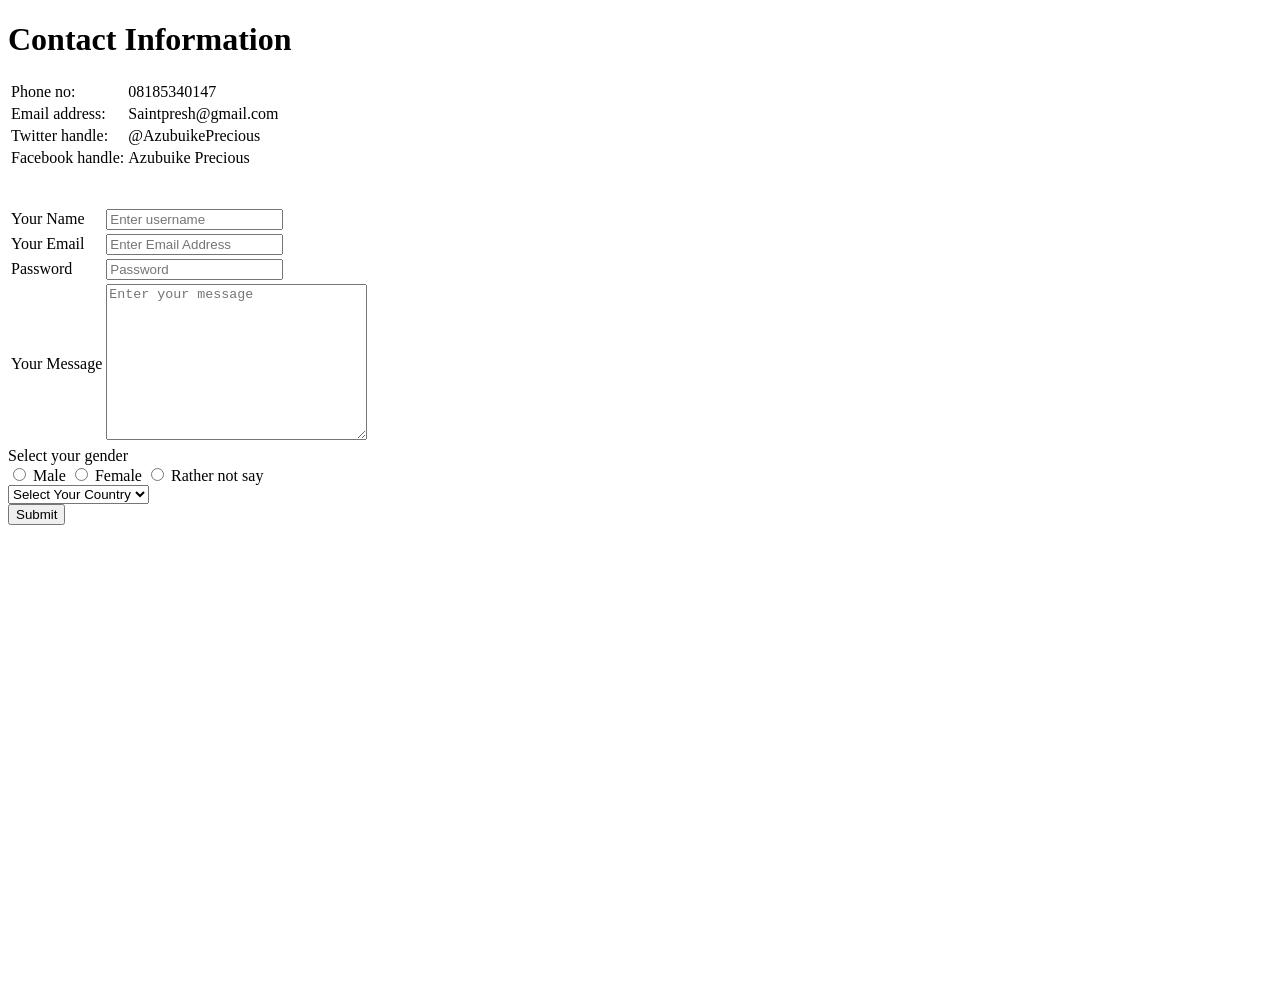
==== contact.html @ 2e87743b "Upload files for website" ====
<!DOCTYPE html>
<html lang="en">
<head>
    <meta charset="UTF-8">
    <meta http-equiv="X-UA-Compatible" content="IE=edge">
    <meta name="viewport" content="width=device-width, initial-scale=1.0">
    <title>Precious | Contact Us</title>
</head>
<body>
    <h1>Contact Information</h1>

    <table >
        <tr>
            <td>Phone no:</td>
            <td>08185340147</td>
        </tr>
        <tr>
            <td>Email address:</td>
            <td>Saintpresh@gmail.com</td>
        </tr>
        <tr>
            <td>Twitter handle:</td>
            <td>@AzubuikePrecious</td>
        </tr>
        <tr>
            <td>Facebook handle:</td>
            <td>Azubuike Precious</td>
        </tr>

    </table>

    <form action="mailto: saintpresh@gmail.com">

        <table>
            <tr>
       <td><label for="name" required >Your Name</label></td>
       <td><input id="name" type="text" placeholder="Enter username"></td>
    
    </tr>
    
       <br>
       
      <tr>
        <td> <label for="email" required>Your Email</label></td>
     <td> <input id="email" type="email" placeholder="Enter Email Address" required></td>
    </tr>
    <br>
        <tr>
   <td><label for="pword">Password</label></td> 
    <td><input id="pword" type="password" placeholder="Password" required></td> 
</tr>
        
            <tr>
         <td><label for="Your message">Your Message</label> </td>
        <td> <textarea name="" id="Your message" cols="30" rows="10" placeholder="Enter your message"></textarea> </td>
        </tr>
        </table>

        <span> Select your gender </span> <br>
        <input type="radio" id="male" name="gun">
        <label for="male">Male</label>

        <input type="radio" id="female" name="gun">
        <label for="female">Female</label>

        <input type="radio" id="rns" name="gun">
        <label for="rns">Rather not say</label>

    <br>

        <select>
            <option value selected disabled>Select Your Country</option>
            <option value="">Nigeria</option>
            <option value="">Ghana</option>
            <option value="">USA</option>

        </select>
        <br>

        <button>Submit</button>
    </form>

    <iframe src="https://www.google.com/maps/embed?pb=!1m18!1m12!1m3!1d3975.5970670270985!2d7.027763914189941!3d4.839038641791297!2m3!1f0!2f0!3f0!3m2!1i1024!2i768!4f13.1!3m3!1m2!1s0x1069cd7912364027%3A0x5ab25b765685057b!2sLoctech%20Training%20Institute!5e0!3m2!1sen!2sng!4v1670318652511!5m2!1sen!2sng" width="100%" height="450" style="border:0;" allowfullscreen="" loading="lazy" referrerpolicy="no-referrer-when-downgrade"></iframe>

    



</body>
</html>
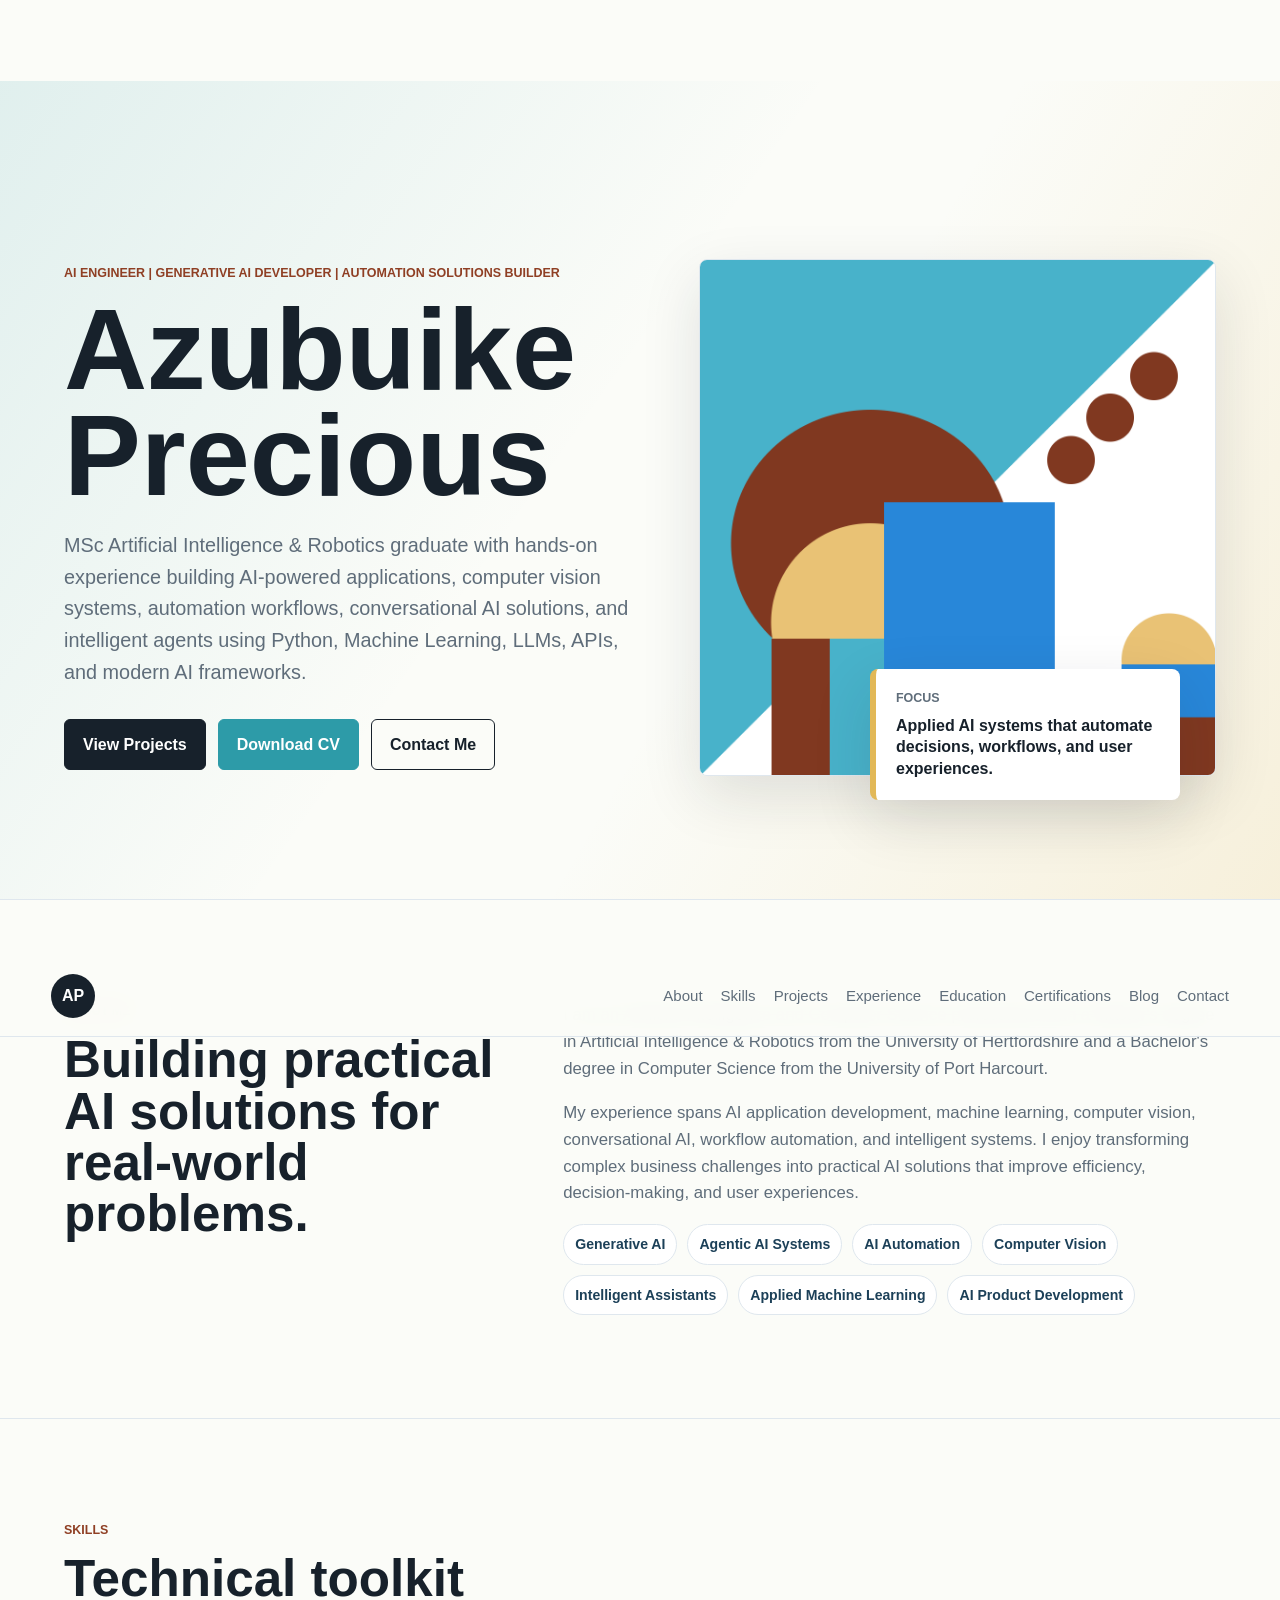
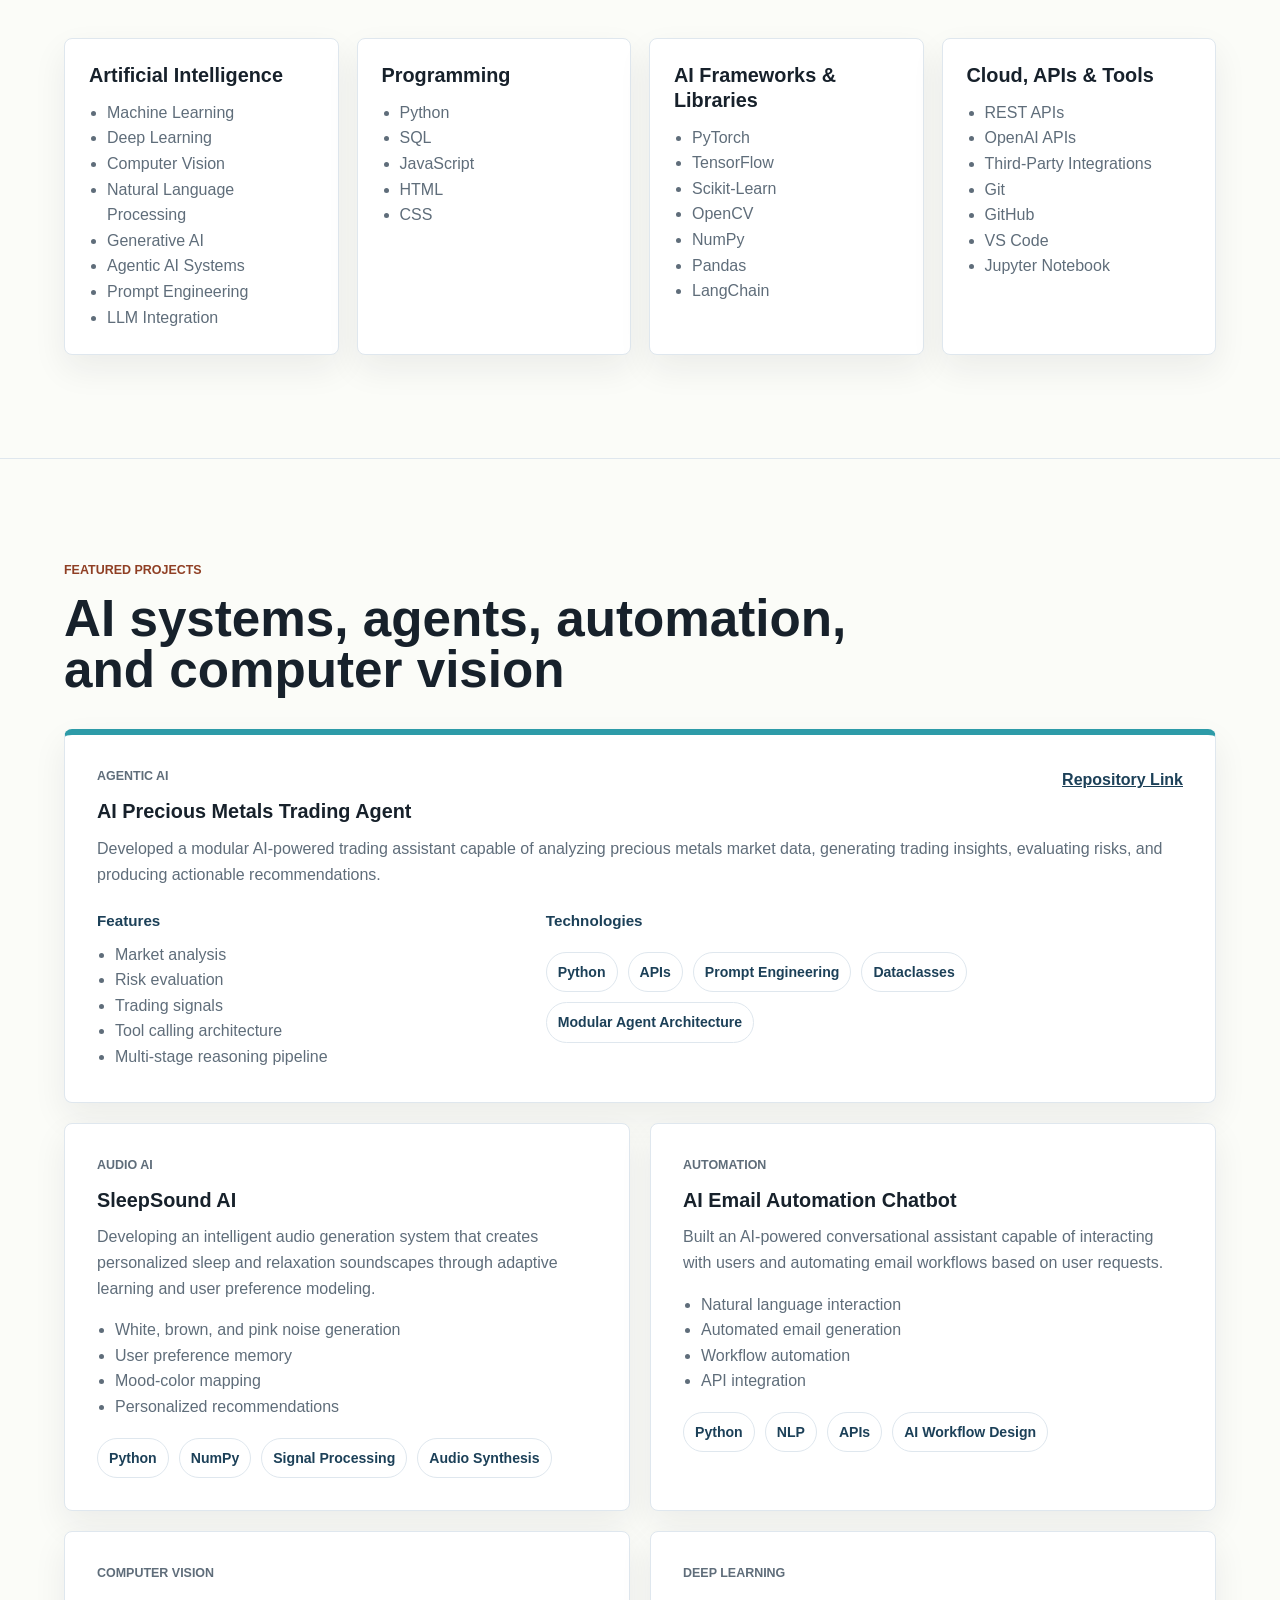
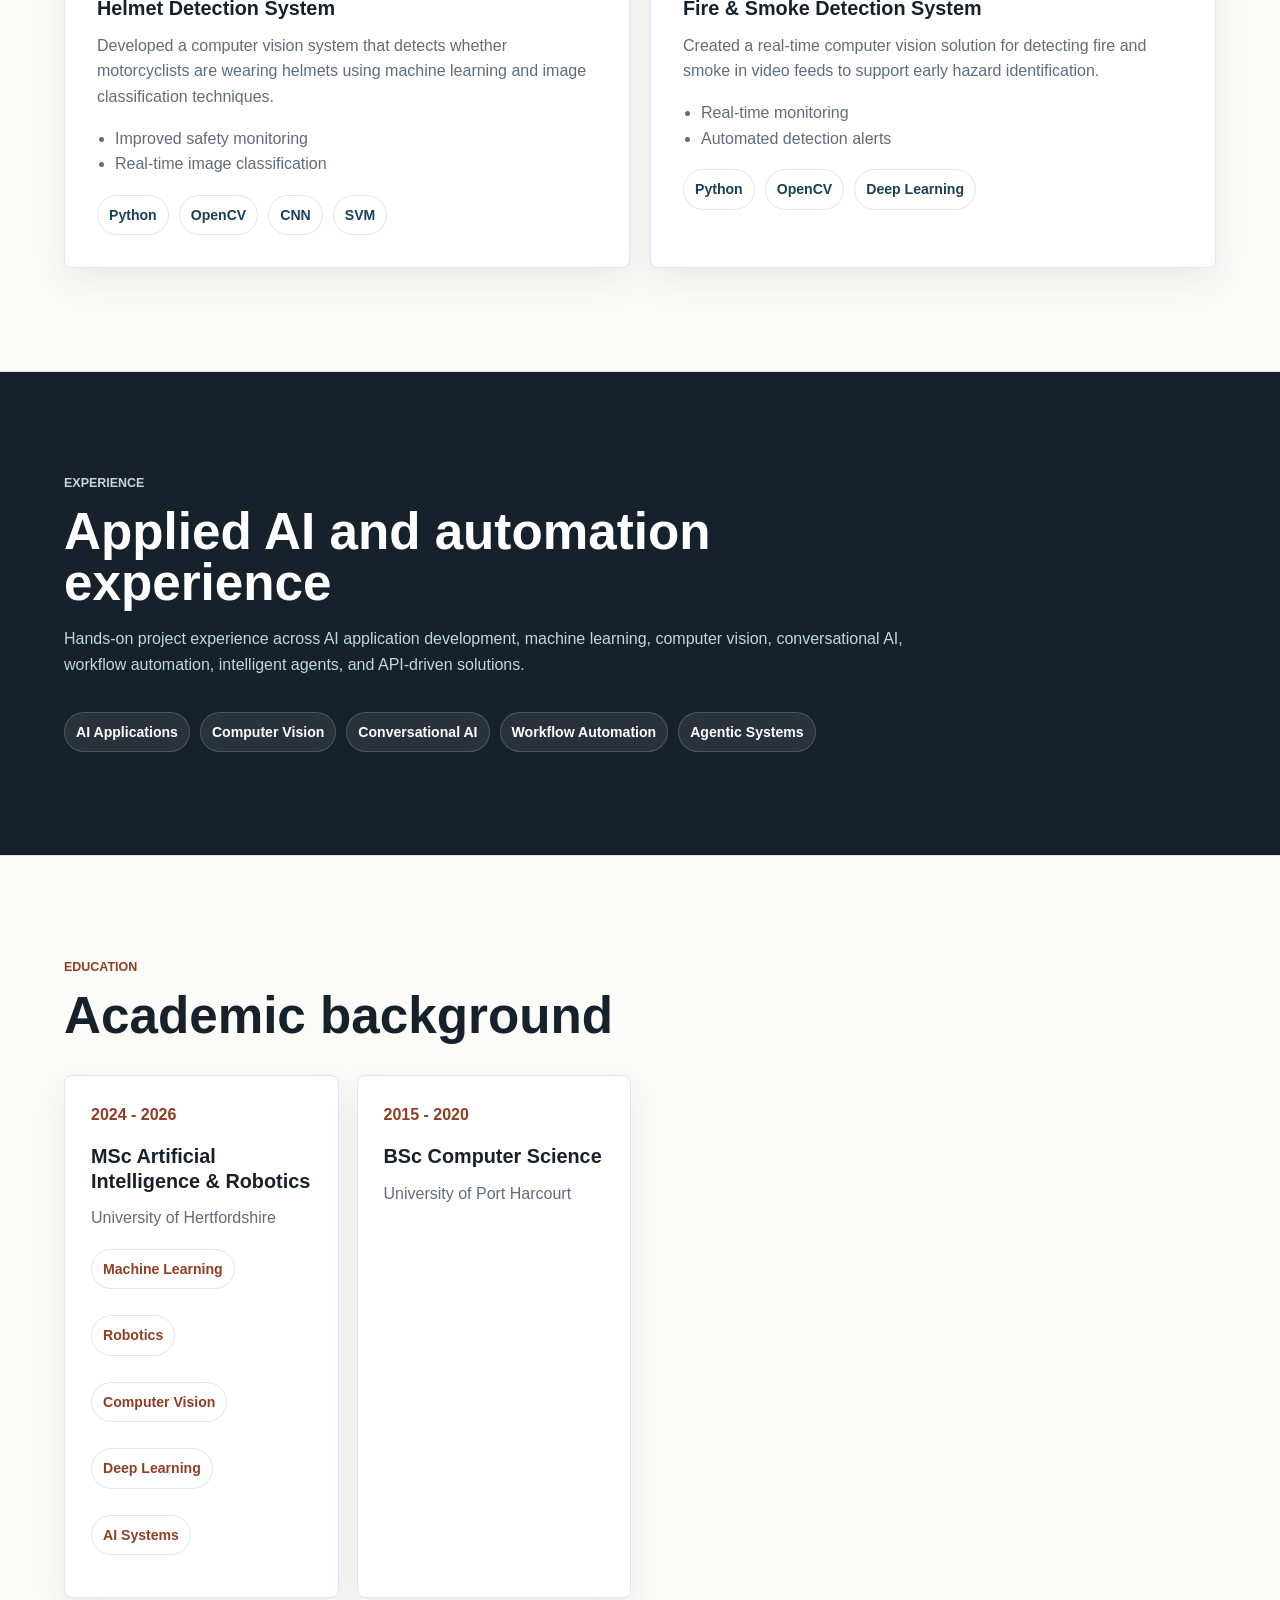
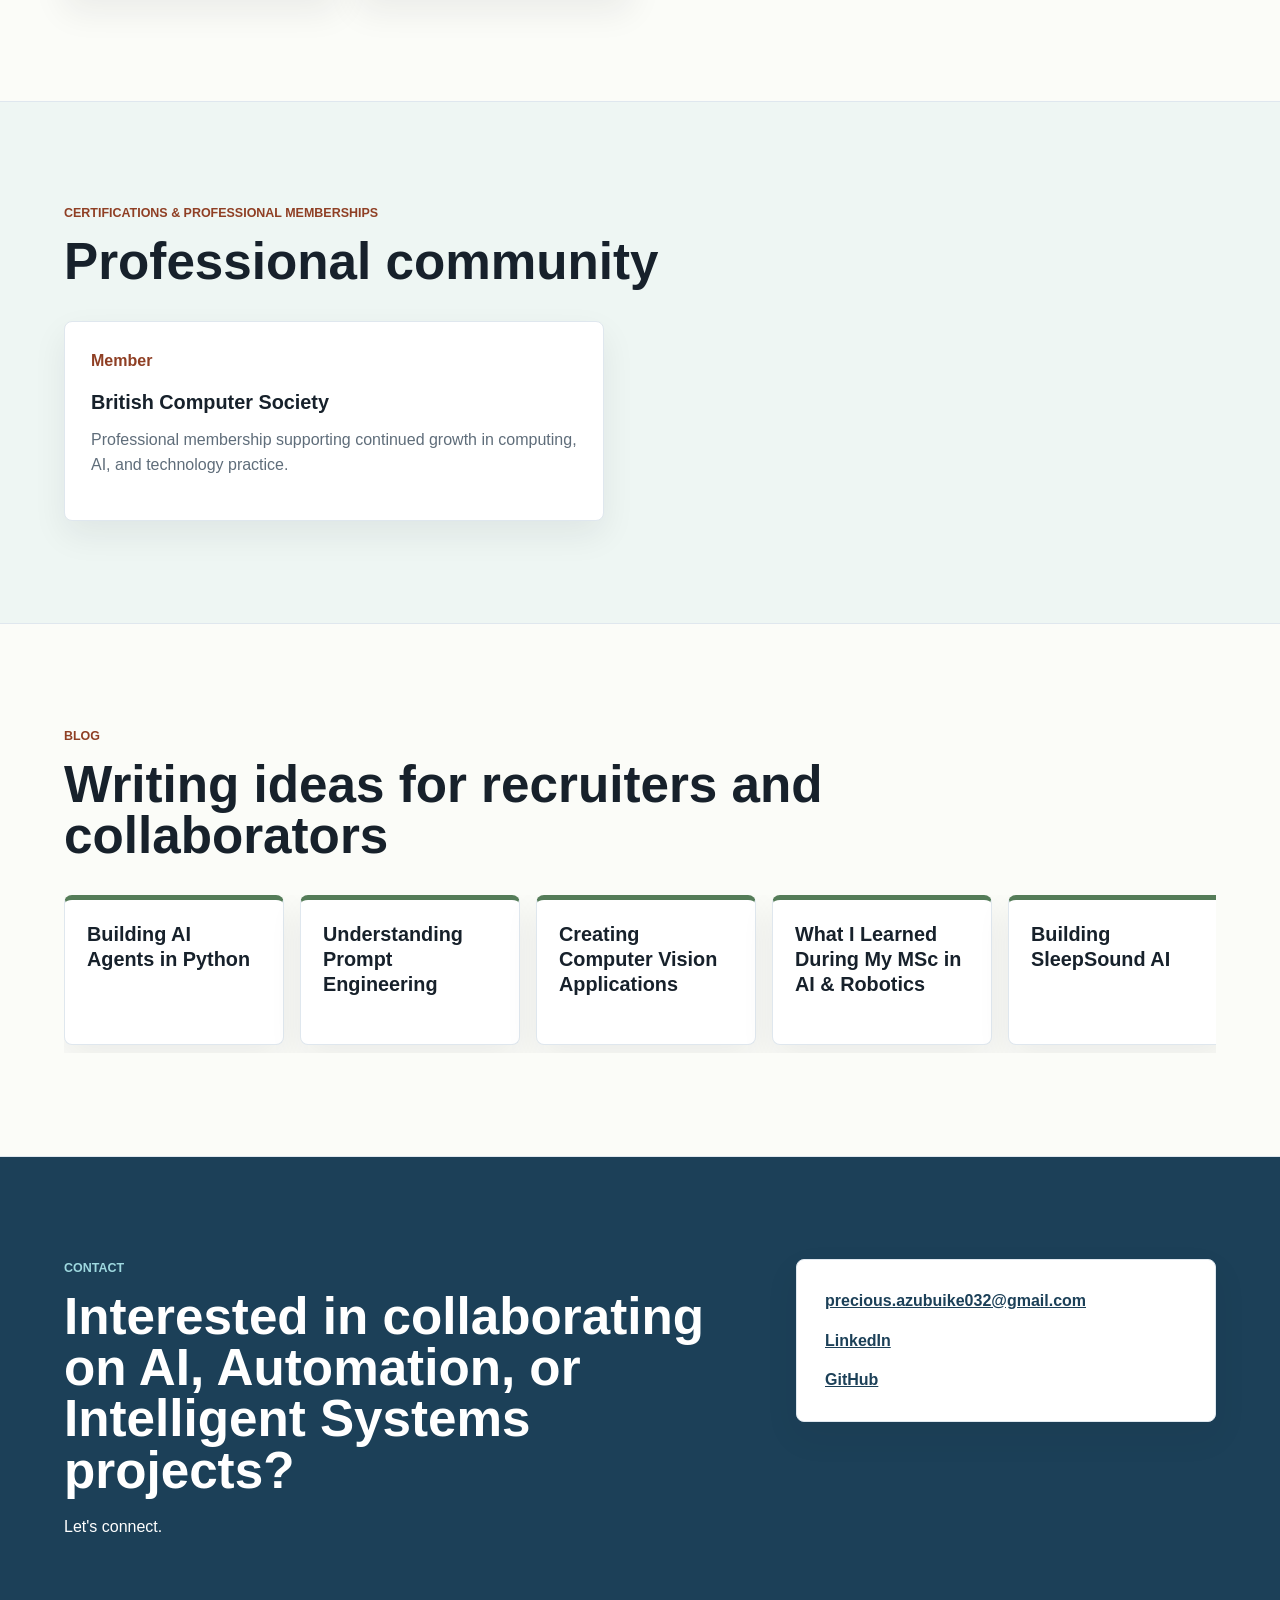
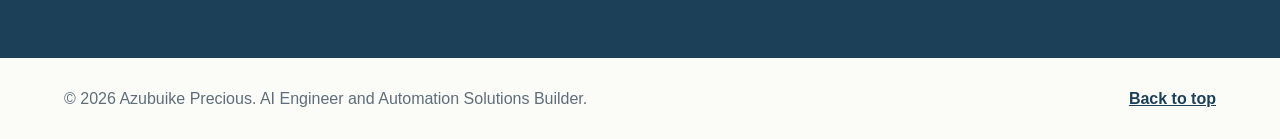
==== commit 88ca3716: "Update portfolio site" ====
--- a/contact.html
+++ b/contact.html
@@ -1,90 +1,17 @@
-<!DOCTYPE html>
-<html lang="en">
-<head>
-    <meta charset="UTF-8">
-    <meta http-equiv="X-UA-Compatible" content="IE=edge">
-    <meta name="viewport" content="width=device-width, initial-scale=1.0">
-    <title>Precious | Contact Us</title>
-</head>
-<body>
-    <h1>Contact Information</h1>
-
-    <table >
-        <tr>
-            <td>Phone no:</td>
-            <td>08185340147</td>
-        </tr>
-        <tr>
-            <td>Email address:</td>
-            <td>Saintpresh@gmail.com</td>
-        </tr>
-        <tr>
-            <td>Twitter handle:</td>
-            <td>@AzubuikePrecious</td>
-        </tr>
-        <tr>
-            <td>Facebook handle:</td>
-            <td>Azubuike Precious</td>
-        </tr>
-
-    </table>
-
-    <form action="mailto: saintpresh@gmail.com">
-
-        <table>
-            <tr>
-       <td><label for="name" required >Your Name</label></td>
-       <td><input id="name" type="text" placeholder="Enter username"></td>
-    
-    </tr>
-    
-       <br>
-       
-      <tr>
-        <td> <label for="email" required>Your Email</label></td>
-     <td> <input id="email" type="email" placeholder="Enter Email Address" required></td>
-    </tr>
-    <br>
-        <tr>
-   <td><label for="pword">Password</label></td> 
-    <td><input id="pword" type="password" placeholder="Password" required></td> 
-</tr>
-        
-            <tr>
-         <td><label for="Your message">Your Message</label> </td>
-        <td> <textarea name="" id="Your message" cols="30" rows="10" placeholder="Enter your message"></textarea> </td>
-        </tr>
-        </table>
-
-        <span> Select your gender </span> <br>
-        <input type="radio" id="male" name="gun">
-        <label for="male">Male</label>
-
-        <input type="radio" id="female" name="gun">
-        <label for="female">Female</label>
-
-        <input type="radio" id="rns" name="gun">
-        <label for="rns">Rather not say</label>
-
-    <br>
-
-        <select>
-            <option value selected disabled>Select Your Country</option>
-            <option value="">Nigeria</option>
-            <option value="">Ghana</option>
-            <option value="">USA</option>
-
-        </select>
-        <br>
-
-        <button>Submit</button>
-    </form>
-
-    <iframe src="https://www.google.com/maps/embed?pb=!1m18!1m12!1m3!1d3975.5970670270985!2d7.027763914189941!3d4.839038641791297!2m3!1f0!2f0!3f0!3m2!1i1024!2i768!4f13.1!3m3!1m2!1s0x1069cd7912364027%3A0x5ab25b765685057b!2sLoctech%20Training%20Institute!5e0!3m2!1sen!2sng!4v1670318652511!5m2!1sen!2sng" width="100%" height="450" style="border:0;" allowfullscreen="" loading="lazy" referrerpolicy="no-referrer-when-downgrade"></iframe>
-
-    
-
-
-
-</body>
-</html>+<!DOCTYPE html>
+<html lang="en">
+<head>
+    <meta charset="UTF-8">
+    <meta name="viewport" content="width=device-width, initial-scale=1.0">
+    <meta http-equiv="refresh" content="0; url=index.html#contact">
+    <title>Contact Azubuike Precious</title>
+    <link rel="stylesheet" href="styles.css">
+</head>
+<body class="redirect-page">
+    <main class="redirect-card">
+        <h1>Contact Azubuike Precious</h1>
+        <p>You are being taken to the contact section.</p>
+        <a class="button primary" href="index.html#contact">Go to Contact</a>
+    </main>
+</body>
+</html>
--- a/styles.css
+++ b/styles.css
@@ -0,0 +1,515 @@
+:root {
+    --ink: #17212b;
+    --muted: #5f6d7a;
+    --line: #dfe7ee;
+    --paper: #fbfcf8;
+    --white: #ffffff;
+    --teal: #2d9ba8;
+    --navy: #1c4058;
+    --rust: #8f3f24;
+    --gold: #e2b857;
+    --green: #547c58;
+    --shadow: 0 20px 60px rgba(23, 33, 43, 0.12);
+}
+
+* {
+    box-sizing: border-box;
+}
+
+html {
+    scroll-behavior: smooth;
+}
+
+body {
+    margin: 0;
+    background: var(--paper);
+    color: var(--ink);
+    font-family: Arial, Helvetica, sans-serif;
+    line-height: 1.6;
+}
+
+a {
+    color: inherit;
+}
+
+.site-header {
+    position: sticky;
+    top: 0;
+    z-index: 10;
+    display: flex;
+    align-items: center;
+    justify-content: space-between;
+    gap: 24px;
+    padding: 18px clamp(20px, 4vw, 64px);
+    background: rgba(251, 252, 248, 0.94);
+    border-bottom: 1px solid var(--line);
+    backdrop-filter: blur(14px);
+}
+
+.brand {
+    display: grid;
+    width: 44px;
+    height: 44px;
+    place-items: center;
+    flex: 0 0 auto;
+    border-radius: 50%;
+    background: var(--ink);
+    color: var(--white);
+    font-weight: 800;
+    text-decoration: none;
+}
+
+.nav {
+    display: flex;
+    flex-wrap: wrap;
+    justify-content: flex-end;
+    gap: 10px 18px;
+    color: var(--muted);
+    font-size: 0.94rem;
+}
+
+.nav a {
+    text-decoration: none;
+}
+
+.nav a:hover,
+.nav a:focus {
+    color: var(--ink);
+}
+
+.hero {
+    display: grid;
+    grid-template-columns: minmax(0, 1.05fr) minmax(320px, 0.95fr);
+    align-items: center;
+    gap: clamp(32px, 5vw, 72px);
+    min-height: calc(100vh - 82px);
+    padding: clamp(56px, 8vw, 112px) clamp(20px, 5vw, 80px) 48px;
+    background:
+        linear-gradient(125deg, rgba(45, 155, 168, 0.13), transparent 45%),
+        linear-gradient(300deg, rgba(226, 184, 87, 0.18), transparent 42%);
+}
+
+.hero-content {
+    max-width: 760px;
+}
+
+.eyebrow,
+.section-label,
+.project-type {
+    margin: 0 0 12px;
+    color: var(--rust);
+    font-size: 0.78rem;
+    font-weight: 800;
+    letter-spacing: 0;
+    text-transform: uppercase;
+}
+
+h1,
+h2,
+h3,
+h4,
+p {
+    margin-top: 0;
+}
+
+h1 {
+    margin-bottom: 22px;
+    font-size: clamp(3.4rem, 9vw, 7.8rem);
+    line-height: 0.92;
+}
+
+h2 {
+    margin-bottom: 18px;
+    font-size: clamp(2rem, 4vw, 4rem);
+    line-height: 1;
+}
+
+h3 {
+    margin-bottom: 12px;
+    font-size: 1.24rem;
+    line-height: 1.25;
+}
+
+h4 {
+    margin-bottom: 8px;
+    color: var(--navy);
+    font-size: 0.95rem;
+}
+
+.hero-copy {
+    max-width: 720px;
+    color: var(--muted);
+    font-size: clamp(1.02rem, 1.6vw, 1.24rem);
+}
+
+.hero-actions {
+    display: flex;
+    flex-wrap: wrap;
+    gap: 12px;
+    margin-top: 30px;
+}
+
+.button {
+    display: inline-flex;
+    align-items: center;
+    justify-content: center;
+    min-height: 46px;
+    padding: 12px 18px;
+    border: 1px solid var(--ink);
+    border-radius: 6px;
+    font-weight: 800;
+    text-decoration: none;
+}
+
+.button.primary {
+    background: var(--ink);
+    color: var(--white);
+}
+
+.button.secondary {
+    background: var(--teal);
+    border-color: var(--teal);
+    color: var(--white);
+}
+
+.button.ghost {
+    background: transparent;
+}
+
+.hero-visual {
+    position: relative;
+}
+
+.hero-visual img {
+    display: block;
+    width: min(100%, 520px);
+    aspect-ratio: 1;
+    margin-left: auto;
+    border: 1px solid var(--line);
+    border-radius: 8px;
+    box-shadow: var(--shadow);
+    object-fit: cover;
+}
+
+.signal-card {
+    position: absolute;
+    right: min(8%, 36px);
+    bottom: -24px;
+    max-width: 310px;
+    padding: 20px;
+    background: var(--white);
+    border-left: 6px solid var(--gold);
+    border-radius: 8px;
+    box-shadow: var(--shadow);
+}
+
+.signal-card span {
+    display: block;
+    color: var(--muted);
+    font-size: 0.78rem;
+    font-weight: 800;
+    text-transform: uppercase;
+}
+
+.signal-card strong {
+    display: block;
+    margin-top: 6px;
+    line-height: 1.35;
+}
+
+.section {
+    padding: clamp(64px, 8vw, 112px) clamp(20px, 5vw, 80px);
+    border-top: 1px solid var(--line);
+}
+
+.split {
+    display: grid;
+    grid-template-columns: minmax(240px, 0.8fr) minmax(0, 1.2fr);
+    gap: clamp(28px, 5vw, 72px);
+}
+
+.stack p {
+    color: var(--muted);
+    font-size: 1.05rem;
+}
+
+.interest-list,
+.tag-list,
+.role-strip {
+    display: flex;
+    flex-wrap: wrap;
+    gap: 10px;
+}
+
+.interest-list span,
+.tag-list span,
+.role-strip span {
+    padding: 8px 11px;
+    background: var(--white);
+    border: 1px solid var(--line);
+    border-radius: 999px;
+    color: var(--navy);
+    font-size: 0.88rem;
+    font-weight: 700;
+}
+
+.section-heading {
+    max-width: 850px;
+    margin-bottom: 34px;
+}
+
+.section-heading p:not(.section-label) {
+    color: var(--muted);
+}
+
+.skills-grid,
+.education-grid {
+    display: grid;
+    grid-template-columns: repeat(4, minmax(0, 1fr));
+    gap: 18px;
+}
+
+.skill-group,
+.project-card,
+.education-card,
+.blog-grid article,
+.contact-card,
+.redirect-card {
+    background: var(--white);
+    border: 1px solid var(--line);
+    border-radius: 8px;
+    box-shadow: 0 14px 34px rgba(23, 33, 43, 0.07);
+}
+
+.skill-group {
+    padding: 24px;
+}
+
+.skill-group ul,
+.project-card ul {
+    margin: 0;
+    padding-left: 18px;
+    color: var(--muted);
+}
+
+.project-grid {
+    display: grid;
+    grid-template-columns: repeat(2, minmax(0, 1fr));
+    gap: 20px;
+}
+
+.project-card {
+    padding: clamp(22px, 3vw, 32px);
+}
+
+.project-card.featured {
+    grid-column: 1 / -1;
+    border-top: 6px solid var(--teal);
+}
+
+.project-header {
+    display: flex;
+    align-items: flex-start;
+    justify-content: space-between;
+    gap: 16px;
+}
+
+.project-header a {
+    color: var(--navy);
+    font-weight: 800;
+}
+
+.project-card p {
+    color: var(--muted);
+}
+
+.project-columns {
+    display: grid;
+    grid-template-columns: minmax(220px, 0.8fr) minmax(220px, 1.2fr);
+    gap: 24px;
+    margin-top: 22px;
+}
+
+.tag-list {
+    margin-top: 18px;
+}
+
+.timeline-section {
+    background: var(--ink);
+    color: var(--white);
+}
+
+.timeline-section .section-label,
+.timeline-section .section-heading p {
+    color: #bfd8dd;
+}
+
+.timeline-section .role-strip span {
+    background: rgba(255, 255, 255, 0.08);
+    border-color: rgba(255, 255, 255, 0.18);
+    color: var(--white);
+}
+
+.education-card {
+    min-height: 230px;
+    padding: 26px;
+}
+
+.education-card span {
+    display: block;
+    margin-bottom: 16px;
+    color: var(--rust);
+    font-weight: 800;
+}
+
+.education-card p {
+    color: var(--muted);
+}
+
+.certifications-section {
+    background: #eef6f3;
+}
+
+.certification-card {
+    max-width: 540px;
+    min-height: 0;
+}
+
+.blog-grid {
+    display: grid;
+    grid-template-columns: repeat(7, minmax(220px, 1fr));
+    gap: 16px;
+    overflow-x: auto;
+    padding-bottom: 8px;
+}
+
+.blog-grid article {
+    min-height: 150px;
+    padding: 22px;
+    border-top: 5px solid var(--green);
+}
+
+.contact-section {
+    display: grid;
+    grid-template-columns: minmax(0, 1fr) minmax(280px, 420px);
+    gap: 32px;
+    align-items: start;
+    background: var(--navy);
+    color: var(--white);
+}
+
+.contact-section .section-label {
+    color: #9ed8df;
+}
+
+.contact-card {
+    display: grid;
+    gap: 14px;
+    padding: 28px;
+    background: var(--white);
+    color: var(--ink);
+}
+
+.contact-card a {
+    overflow-wrap: anywhere;
+    color: var(--navy);
+    font-weight: 800;
+}
+
+.site-footer {
+    display: flex;
+    flex-wrap: wrap;
+    justify-content: space-between;
+    gap: 16px;
+    padding: 28px clamp(20px, 5vw, 80px);
+    color: var(--muted);
+}
+
+.site-footer p {
+    margin: 0;
+}
+
+.site-footer a {
+    color: var(--navy);
+    font-weight: 800;
+}
+
+.redirect-page {
+    display: grid;
+    min-height: 100vh;
+    place-items: center;
+    padding: 20px;
+}
+
+.redirect-card {
+    max-width: 520px;
+    padding: 32px;
+    text-align: center;
+}
+
+@media (max-width: 980px) {
+    .hero,
+    .split,
+    .contact-section {
+        grid-template-columns: 1fr;
+    }
+
+    .hero {
+        min-height: auto;
+    }
+
+    .hero-visual img {
+        margin-right: auto;
+        margin-left: 0;
+    }
+
+    .skills-grid,
+    .education-grid,
+    .project-grid {
+        grid-template-columns: repeat(2, minmax(0, 1fr));
+    }
+
+    .project-card.featured,
+    .project-columns {
+        grid-column: auto;
+    }
+
+    .project-columns {
+        grid-template-columns: 1fr;
+    }
+}
+
+@media (max-width: 680px) {
+    .site-header {
+        position: static;
+        align-items: flex-start;
+    }
+
+    .nav {
+        justify-content: flex-start;
+        font-size: 0.9rem;
+    }
+
+    .hero {
+        padding-top: 44px;
+    }
+
+    h1 {
+        font-size: 3.25rem;
+    }
+
+    .hero-actions .button {
+        width: 100%;
+    }
+
+    .skills-grid,
+    .education-grid,
+    .project-grid {
+        grid-template-columns: 1fr;
+    }
+
+    .signal-card {
+        position: static;
+        margin-top: 16px;
+    }
+}
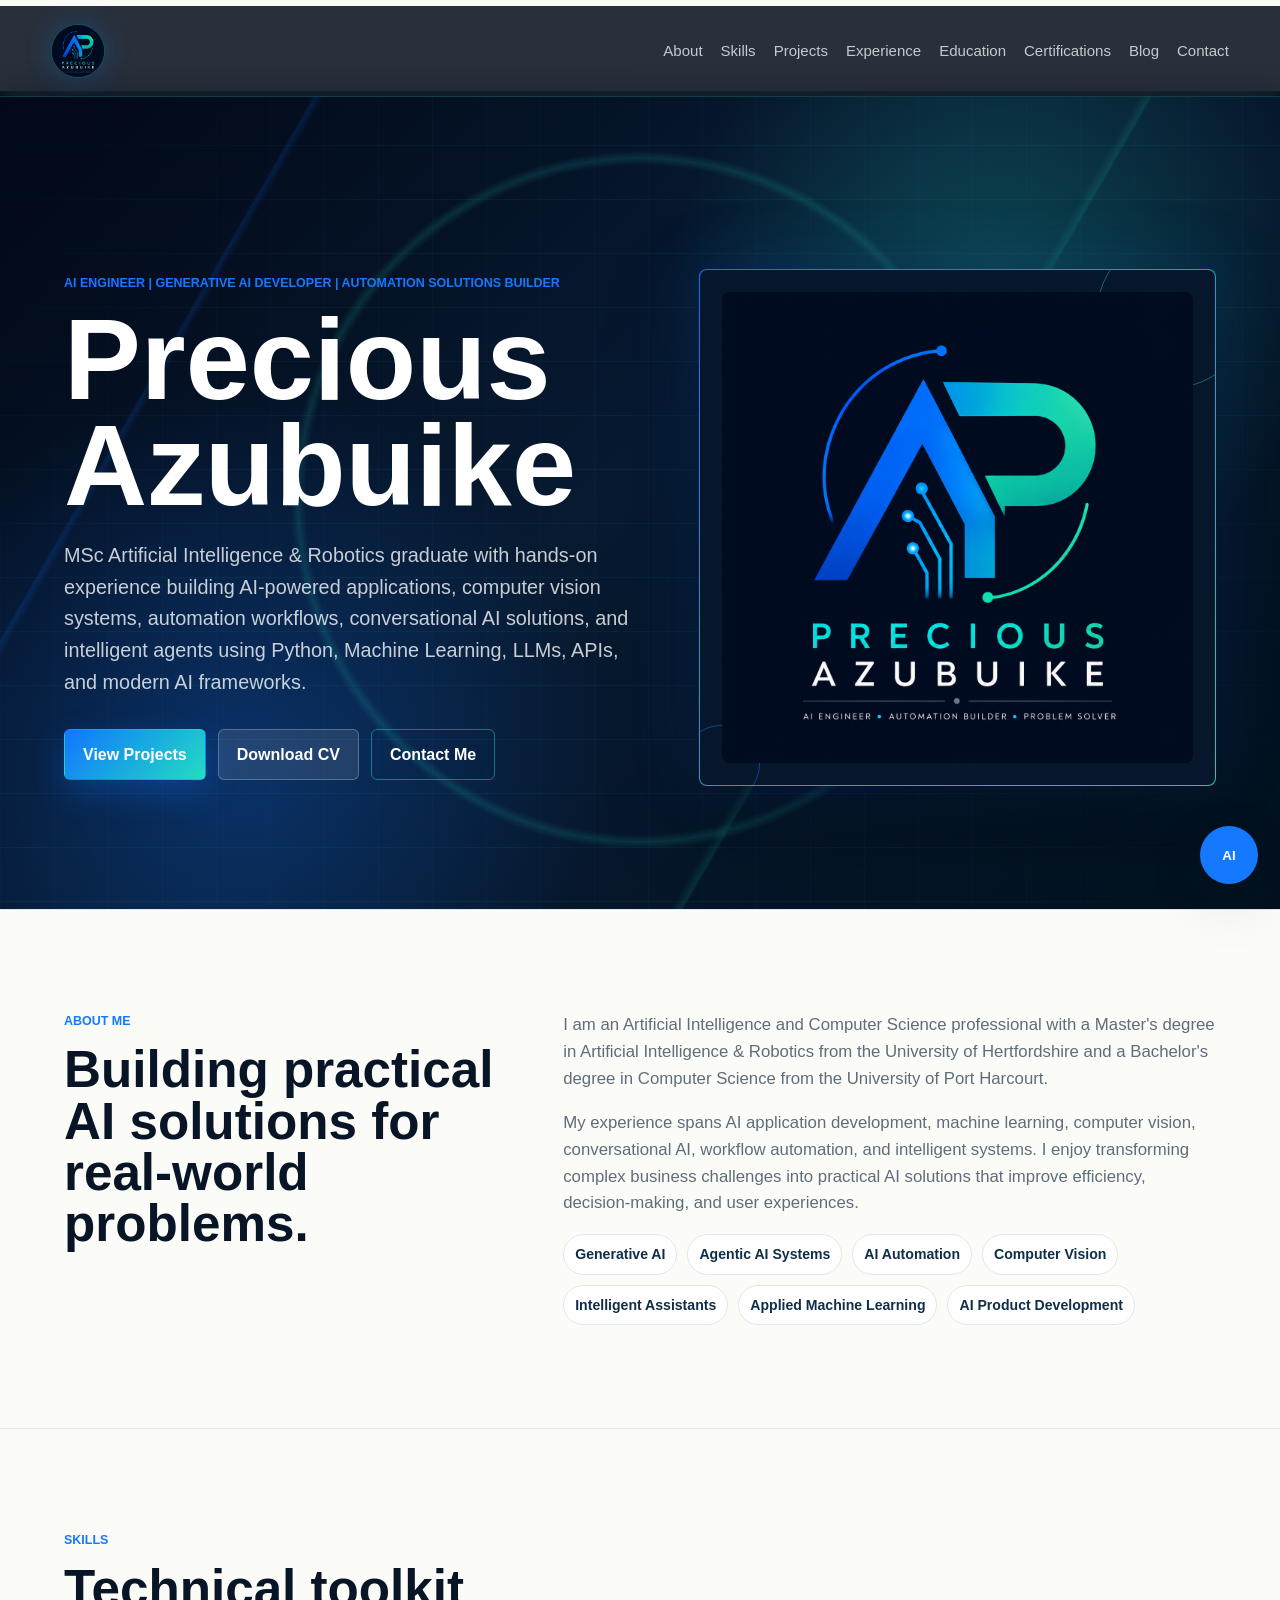
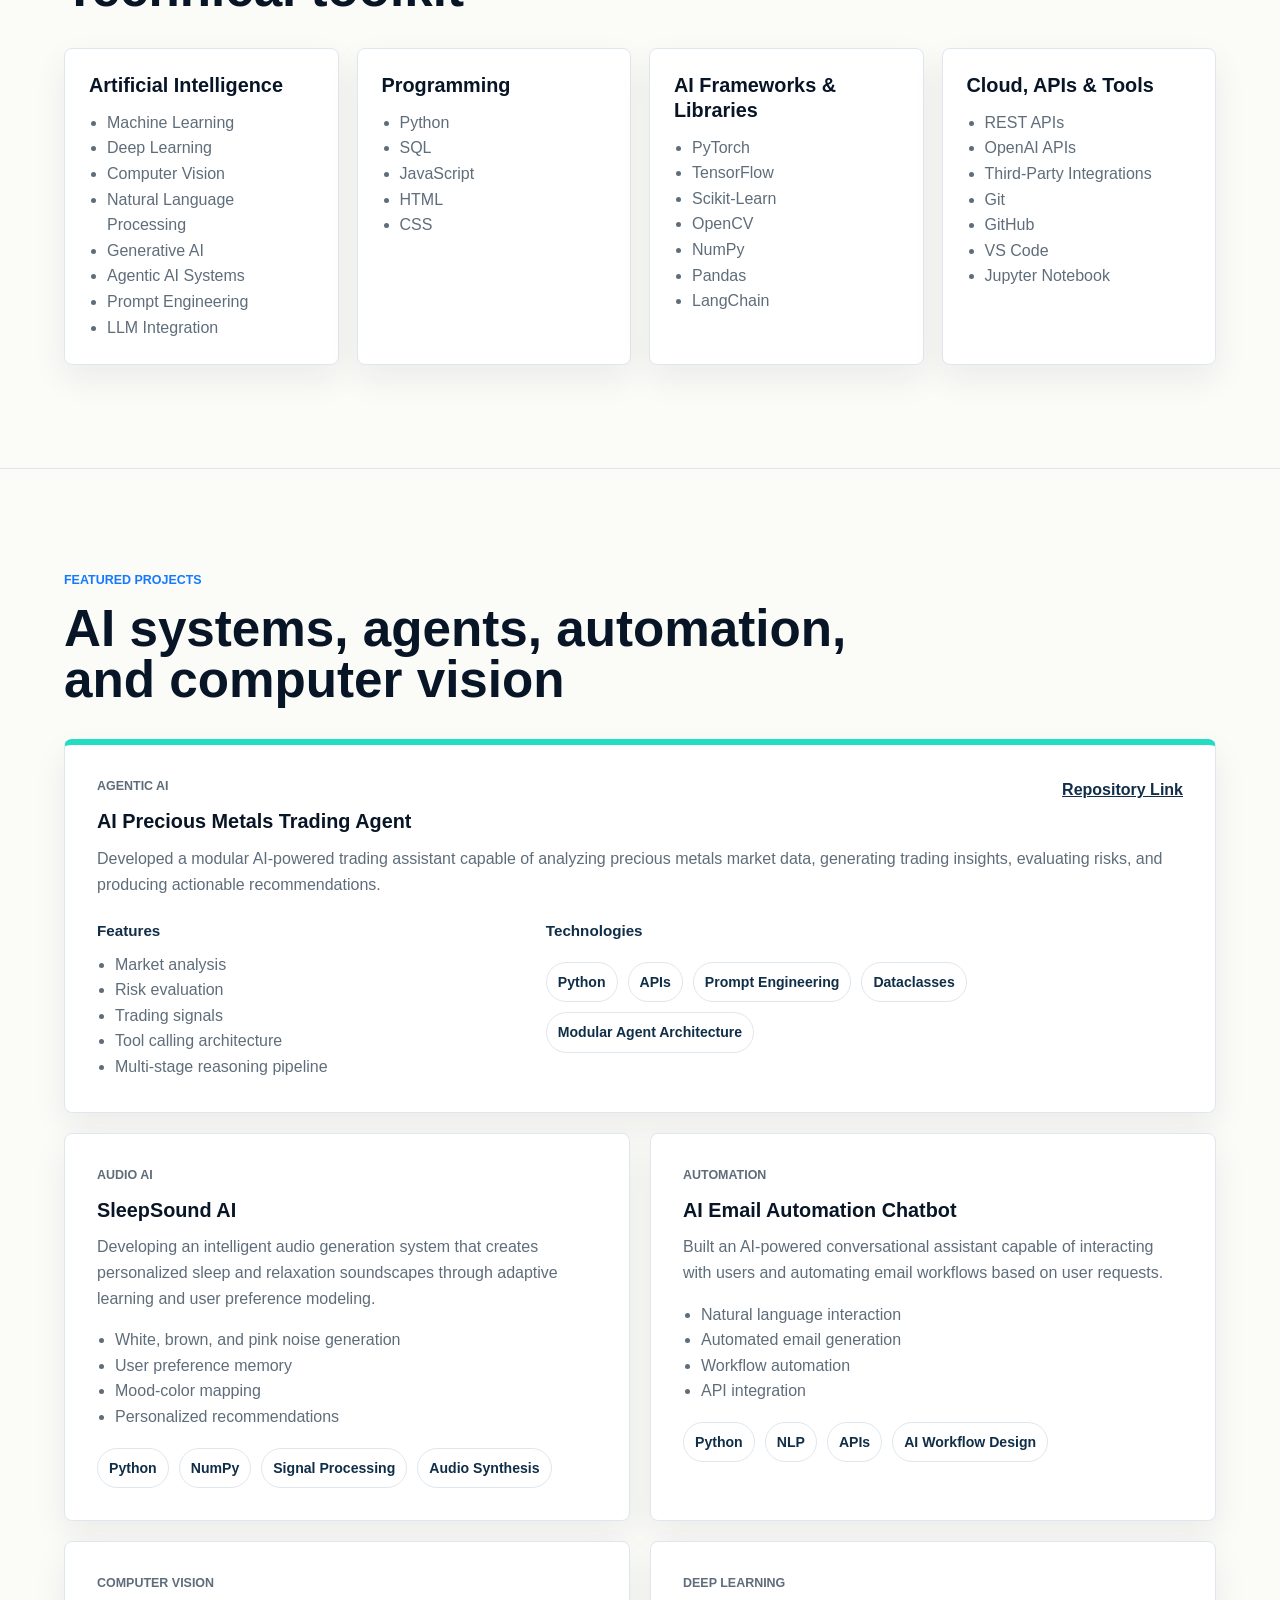
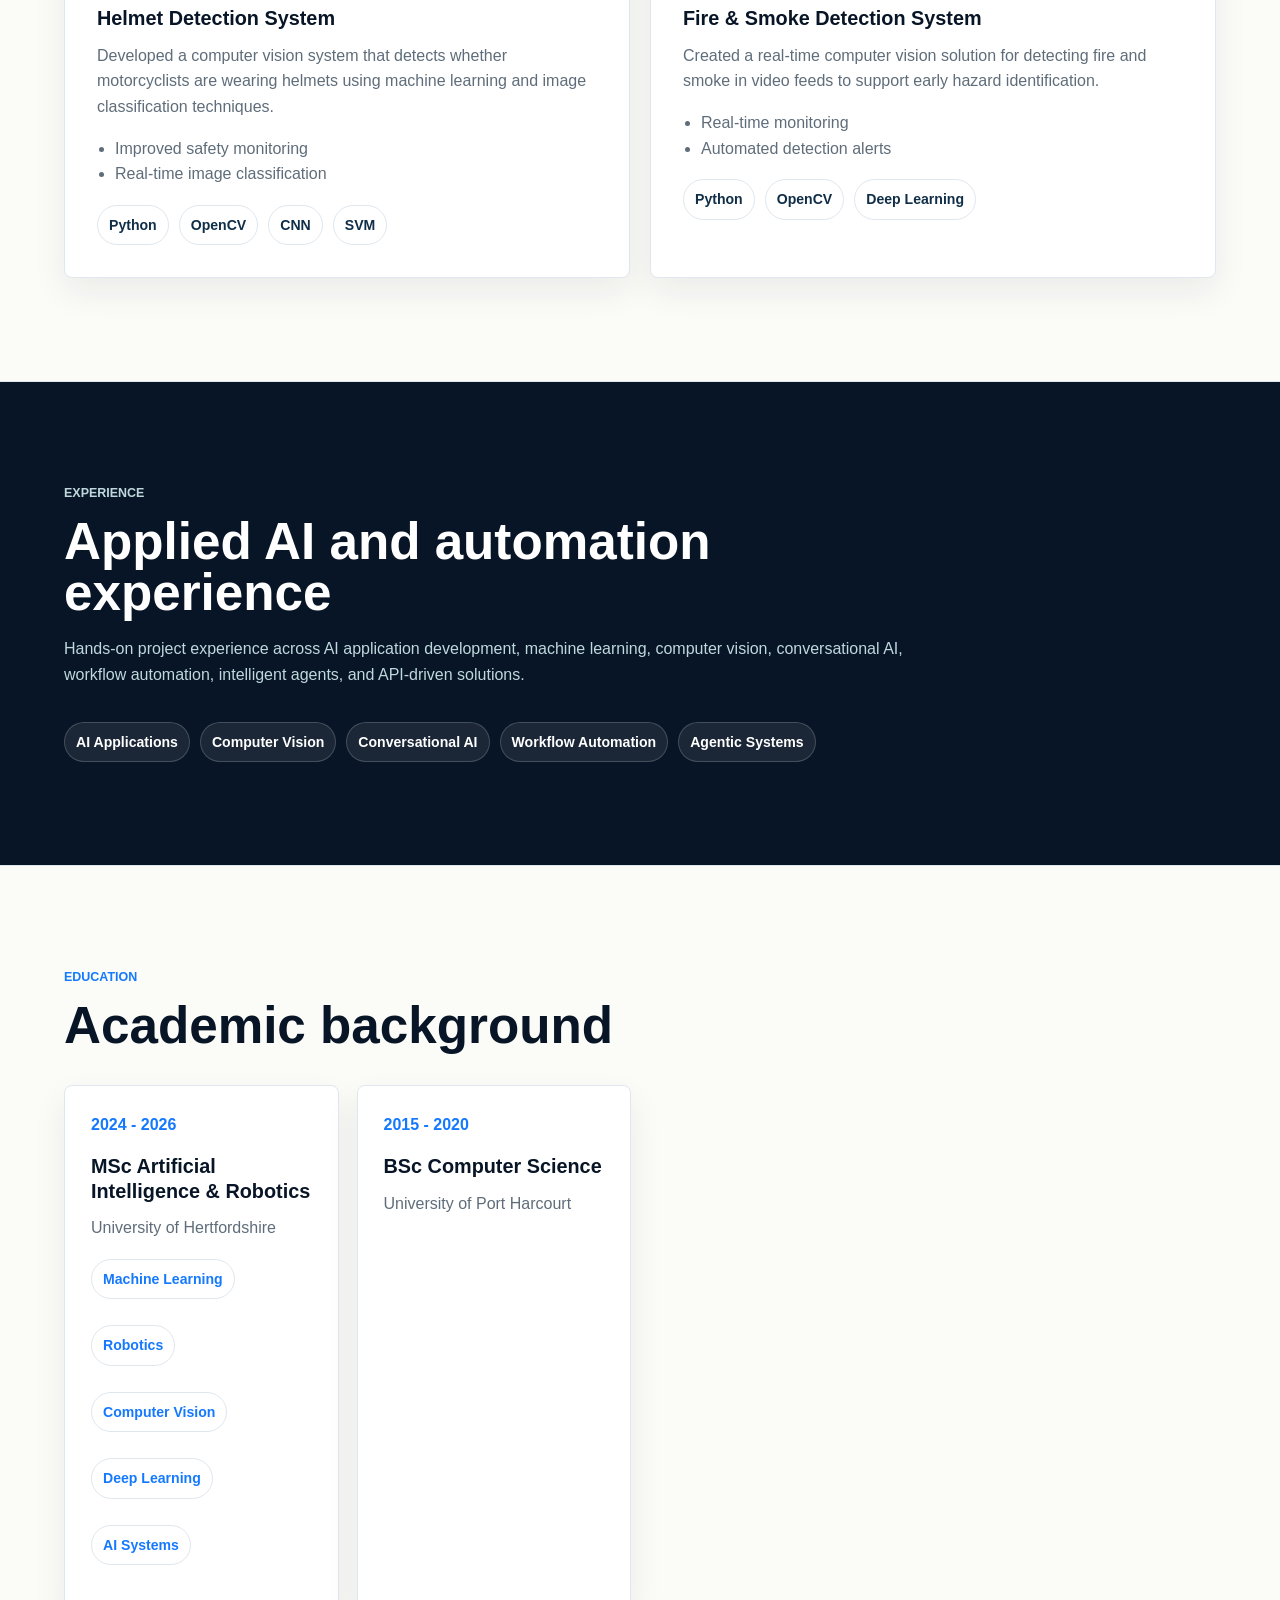
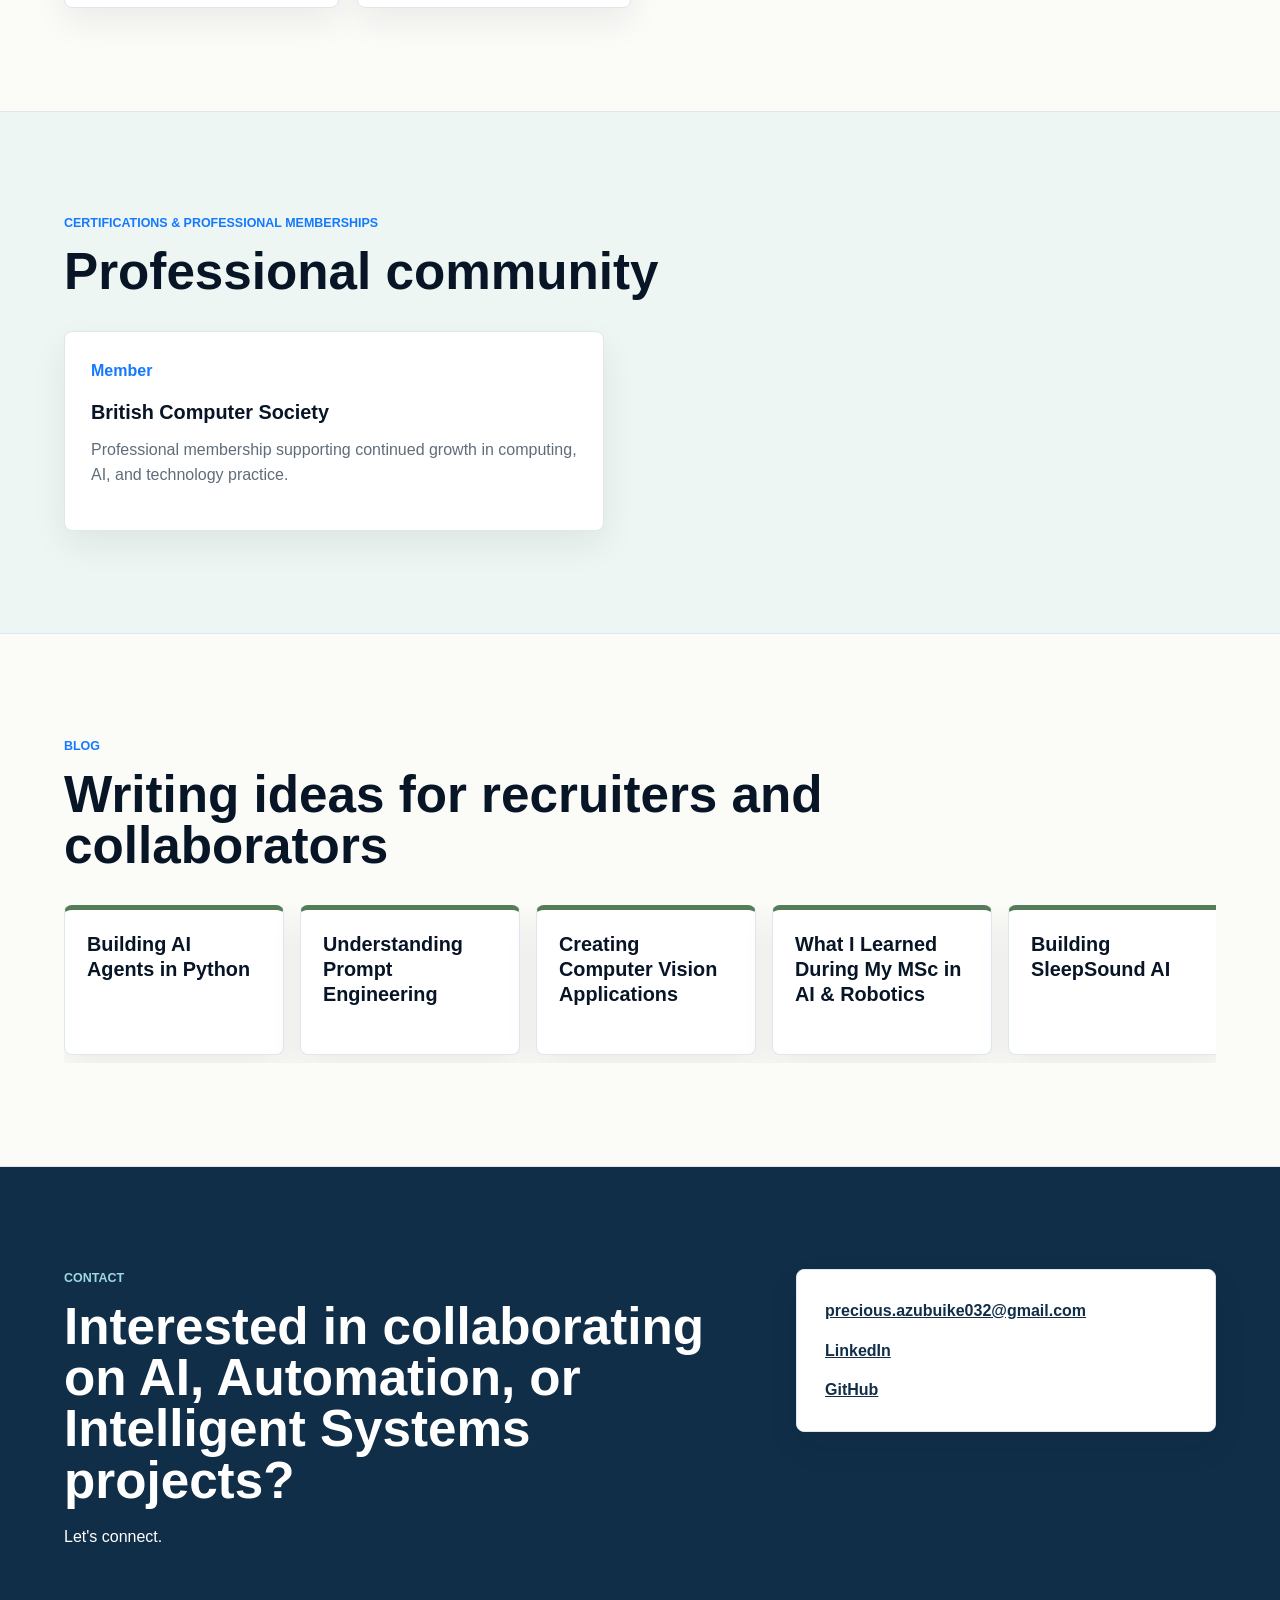
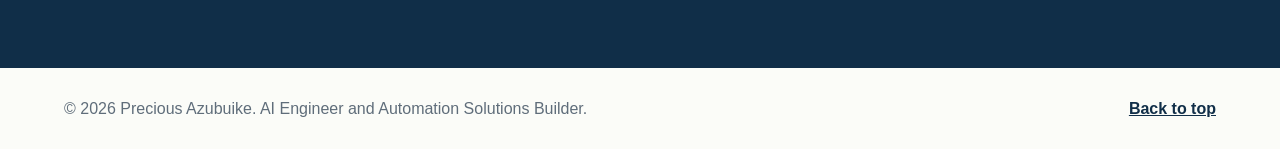
==== commit 2294fd5c: "Update AI Portfolio site" ====
--- a/contact.html
+++ b/contact.html
@@ -4,12 +4,12 @@
     <meta charset="UTF-8">
     <meta name="viewport" content="width=device-width, initial-scale=1.0">
     <meta http-equiv="refresh" content="0; url=index.html#contact">
-    <title>Contact Azubuike Precious</title>
+    <title>Contact Precious Azubuike</title>
     <link rel="stylesheet" href="styles.css">
 </head>
 <body class="redirect-page">
     <main class="redirect-card">
-        <h1>Contact Azubuike Precious</h1>
+        <h1>Contact Precious Azubuike</h1>
         <p>You are being taken to the contact section.</p>
         <a class="button primary" href="index.html#contact">Go to Contact</a>
     </main>
--- a/styles.css
+++ b/styles.css
@@ -1,12 +1,13 @@
 :root {
-    --ink: #17212b;
+    --ink: #081526;
     --muted: #5f6d7a;
     --line: #dfe7ee;
     --paper: #fbfcf8;
     --white: #ffffff;
-    --teal: #2d9ba8;
-    --navy: #1c4058;
-    --rust: #8f3f24;
+    --teal: #22ddc1;
+    --blue: #1275ff;
+    --navy: #102e48;
+    --rust: #1479ff;
     --gold: #e2b857;
     --green: #547c58;
     --shadow: 0 20px 60px rgba(23, 33, 43, 0.12);
@@ -41,22 +42,38 @@
     justify-content: space-between;
     gap: 24px;
     padding: 18px clamp(20px, 4vw, 64px);
-    background: rgba(251, 252, 248, 0.94);
-    border-bottom: 1px solid var(--line);
+    background: rgba(5, 14, 28, 0.86);
+    border-bottom: 1px solid rgba(34, 221, 193, 0.18);
     backdrop-filter: blur(14px);
 }
 
 .brand {
-    display: grid;
-    width: 44px;
-    height: 44px;
-    place-items: center;
+    position: relative;
+    display: inline-flex;
+    width: 54px;
+    height: 54px;
+    align-items: center;
+    justify-content: center;
     flex: 0 0 auto;
     border-radius: 50%;
-    background: var(--ink);
-    color: var(--white);
-    font-weight: 800;
+    background: #031022;
+    border: 1px solid rgba(34, 221, 193, 0.34);
+    box-shadow: 0 0 28px rgba(18, 117, 255, 0.24);
     text-decoration: none;
+    overflow: hidden;
+}
+
+.brand span {
+    color: var(--teal);
+    font-weight: 900;
+}
+
+.brand img {
+    position: absolute;
+    inset: 0;
+    width: 100%;
+    height: 100%;
+    object-fit: cover;
 }
 
 .nav {
@@ -64,7 +81,7 @@
     flex-wrap: wrap;
     justify-content: flex-end;
     gap: 10px 18px;
-    color: var(--muted);
+    color: rgba(255, 255, 255, 0.74);
     font-size: 0.94rem;
 }
 
@@ -74,10 +91,12 @@
 
 .nav a:hover,
 .nav a:focus {
-    color: var(--ink);
+    color: var(--teal);
 }
 
 .hero {
+    position: relative;
+    isolation: isolate;
     display: grid;
     grid-template-columns: minmax(0, 1.05fr) minmax(320px, 0.95fr);
     align-items: center;
@@ -85,8 +104,35 @@
     min-height: calc(100vh - 82px);
     padding: clamp(56px, 8vw, 112px) clamp(20px, 5vw, 80px) 48px;
     background:
-        linear-gradient(125deg, rgba(45, 155, 168, 0.13), transparent 45%),
-        linear-gradient(300deg, rgba(226, 184, 87, 0.18), transparent 42%);
+        radial-gradient(circle at 78% 24%, rgba(34, 221, 193, 0.24), transparent 28%),
+        radial-gradient(circle at 18% 82%, rgba(18, 117, 255, 0.28), transparent 30%),
+        linear-gradient(135deg, #020817 0%, #071a31 48%, #03111f 100%);
+    color: var(--white);
+    overflow: hidden;
+}
+
+.hero::before,
+.hero::after {
+    position: absolute;
+    inset: 0;
+    z-index: -1;
+    content: "";
+}
+
+.hero::before {
+    background:
+        linear-gradient(rgba(34, 221, 193, 0.06) 1px, transparent 1px),
+        linear-gradient(90deg, rgba(18, 117, 255, 0.05) 1px, transparent 1px);
+    background-size: 54px 54px;
+    mask-image: linear-gradient(120deg, transparent 0%, black 26%, black 76%, transparent 100%);
+}
+
+.hero::after {
+    background:
+        radial-gradient(circle at 50% 50%, transparent 0 44%, rgba(34, 221, 193, 0.2) 45%, transparent 46%),
+        linear-gradient(120deg, transparent 0 18%, rgba(18, 117, 255, 0.22) 18.2%, transparent 18.7%),
+        linear-gradient(300deg, transparent 0 34%, rgba(34, 221, 193, 0.18) 34.2%, transparent 34.8%);
+    opacity: 0.7;
 }
 
 .hero-content {
@@ -138,7 +184,7 @@
 
 .hero-copy {
     max-width: 720px;
-    color: var(--muted);
+    color: rgba(255, 255, 255, 0.78);
     font-size: clamp(1.02rem, 1.6vw, 1.24rem);
 }
 
@@ -162,59 +208,79 @@
 }
 
 .button.primary {
-    background: var(--ink);
-    color: var(--white);
+    background: linear-gradient(135deg, var(--blue), var(--teal));
+    border-color: transparent;
+    color: var(--white);
+    box-shadow: 0 12px 32px rgba(18, 117, 255, 0.28);
 }
 
 .button.secondary {
-    background: var(--teal);
-    border-color: var(--teal);
+    background: rgba(255, 255, 255, 0.1);
+    border-color: rgba(255, 255, 255, 0.24);
     color: var(--white);
 }
 
 .button.ghost {
     background: transparent;
+    border-color: rgba(34, 221, 193, 0.46);
+    color: var(--white);
 }
 
 .hero-visual {
     position: relative;
 }
 
-.hero-visual img {
+.hero-logo-card {
+    position: relative;
+    display: grid;
+    place-items: center;
+    max-width: 560px;
+    min-height: 320px;
+    margin-left: auto;
+    padding: clamp(14px, 2vw, 22px);
+    background:
+        linear-gradient(#06162b, #06162b) padding-box,
+        linear-gradient(135deg, rgba(18, 117, 255, 0.95), rgba(34, 221, 193, 0.9)) border-box;
+    border: 1px solid transparent;
+    border-radius: 8px;
+    box-shadow:
+        0 30px 90px rgba(0, 0, 0, 0.42),
+        0 0 70px rgba(18, 117, 255, 0.2);
+    overflow: hidden;
+}
+
+.hero-logo-card::before,
+.hero-logo-card::after {
+    position: absolute;
+    content: "";
+    border-radius: 50%;
+    pointer-events: none;
+}
+
+.hero-logo-card::before {
+    width: 150px;
+    height: 150px;
+    right: -34px;
+    top: -34px;
+    border: 1px solid rgba(34, 221, 193, 0.42);
+}
+
+.hero-logo-card::after {
+    width: 76px;
+    height: 76px;
+    left: -18px;
+    bottom: -18px;
+    border: 1px solid rgba(18, 117, 255, 0.5);
+}
+
+.hero-logo-card img {
+    position: relative;
+    z-index: 1;
     display: block;
-    width: min(100%, 520px);
+    width: 100%;
     aspect-ratio: 1;
-    margin-left: auto;
-    border: 1px solid var(--line);
     border-radius: 8px;
-    box-shadow: var(--shadow);
     object-fit: cover;
-}
-
-.signal-card {
-    position: absolute;
-    right: min(8%, 36px);
-    bottom: -24px;
-    max-width: 310px;
-    padding: 20px;
-    background: var(--white);
-    border-left: 6px solid var(--gold);
-    border-radius: 8px;
-    box-shadow: var(--shadow);
-}
-
-.signal-card span {
-    display: block;
-    color: var(--muted);
-    font-size: 0.78rem;
-    font-weight: 800;
-    text-transform: uppercase;
-}
-
-.signal-card strong {
-    display: block;
-    margin-top: 6px;
-    line-height: 1.35;
 }
 
 .section {
@@ -447,6 +513,156 @@
     text-align: center;
 }
 
+.assistant-widget {
+    position: fixed;
+    right: 22px;
+    bottom: 22px;
+    z-index: 20;
+    font-family: Arial, Helvetica, sans-serif;
+}
+
+.assistant-toggle {
+    display: grid;
+    width: 58px;
+    height: 58px;
+    place-items: center;
+    border: 0;
+    border-radius: 50%;
+    background: var(--rust);
+    color: var(--white);
+    box-shadow: var(--shadow);
+    cursor: pointer;
+    font-weight: 900;
+}
+
+.assistant-panel {
+    position: absolute;
+    right: 0;
+    bottom: 74px;
+    width: min(380px, calc(100vw - 32px));
+    overflow: hidden;
+    background: var(--white);
+    border: 1px solid var(--line);
+    border-radius: 8px;
+    box-shadow: var(--shadow);
+}
+
+.assistant-header {
+    display: flex;
+    align-items: flex-start;
+    justify-content: space-between;
+    gap: 16px;
+    padding: 16px;
+    background: var(--ink);
+    color: var(--white);
+}
+
+.assistant-header span {
+    display: block;
+    color: #bfd8dd;
+    font-size: 0.78rem;
+    font-weight: 800;
+    text-transform: uppercase;
+}
+
+.assistant-header strong {
+    display: block;
+    margin-top: 2px;
+    line-height: 1.3;
+}
+
+.assistant-close {
+    width: 32px;
+    height: 32px;
+    border: 1px solid rgba(255, 255, 255, 0.28);
+    border-radius: 50%;
+    background: transparent;
+    color: var(--white);
+    cursor: pointer;
+    font-size: 1.4rem;
+    line-height: 1;
+}
+
+.assistant-messages {
+    display: grid;
+    max-height: 360px;
+    gap: 10px;
+    overflow-y: auto;
+    padding: 16px;
+}
+
+.assistant-message {
+    width: fit-content;
+    max-width: 92%;
+    padding: 10px 12px;
+    border-radius: 8px;
+    color: var(--ink);
+    font-size: 0.94rem;
+}
+
+.assistant-message.bot {
+    background: #eef6f3;
+}
+
+.assistant-message.user {
+    justify-self: end;
+    background: var(--navy);
+    color: var(--white);
+}
+
+.assistant-form {
+    padding: 0 16px 16px;
+}
+
+.assistant-options {
+    display: flex;
+    flex-wrap: wrap;
+    gap: 8px;
+    margin-bottom: 10px;
+}
+
+.assistant-options button {
+    padding: 8px 10px;
+    border: 1px solid var(--line);
+    border-radius: 999px;
+    background: var(--paper);
+    color: var(--navy);
+    cursor: pointer;
+    font-weight: 800;
+}
+
+.assistant-input-label {
+    position: absolute;
+    width: 1px;
+    height: 1px;
+    overflow: hidden;
+    clip: rect(0, 0, 0, 0);
+}
+
+.assistant-input-row {
+    display: grid;
+    grid-template-columns: 1fr auto;
+    gap: 8px;
+}
+
+.assistant-input-row input {
+    min-width: 0;
+    padding: 12px;
+    border: 1px solid var(--line);
+    border-radius: 6px;
+    color: var(--ink);
+}
+
+.assistant-input-row button {
+    padding: 12px 14px;
+    border: 0;
+    border-radius: 6px;
+    background: var(--teal);
+    color: var(--white);
+    cursor: pointer;
+    font-weight: 800;
+}
+
 @media (max-width: 980px) {
     .hero,
     .split,
@@ -508,8 +724,8 @@
         grid-template-columns: 1fr;
     }
 
-    .signal-card {
-        position: static;
-        margin-top: 16px;
-    }
-}
+    .assistant-widget {
+        right: 16px;
+        bottom: 16px;
+    }
+}
